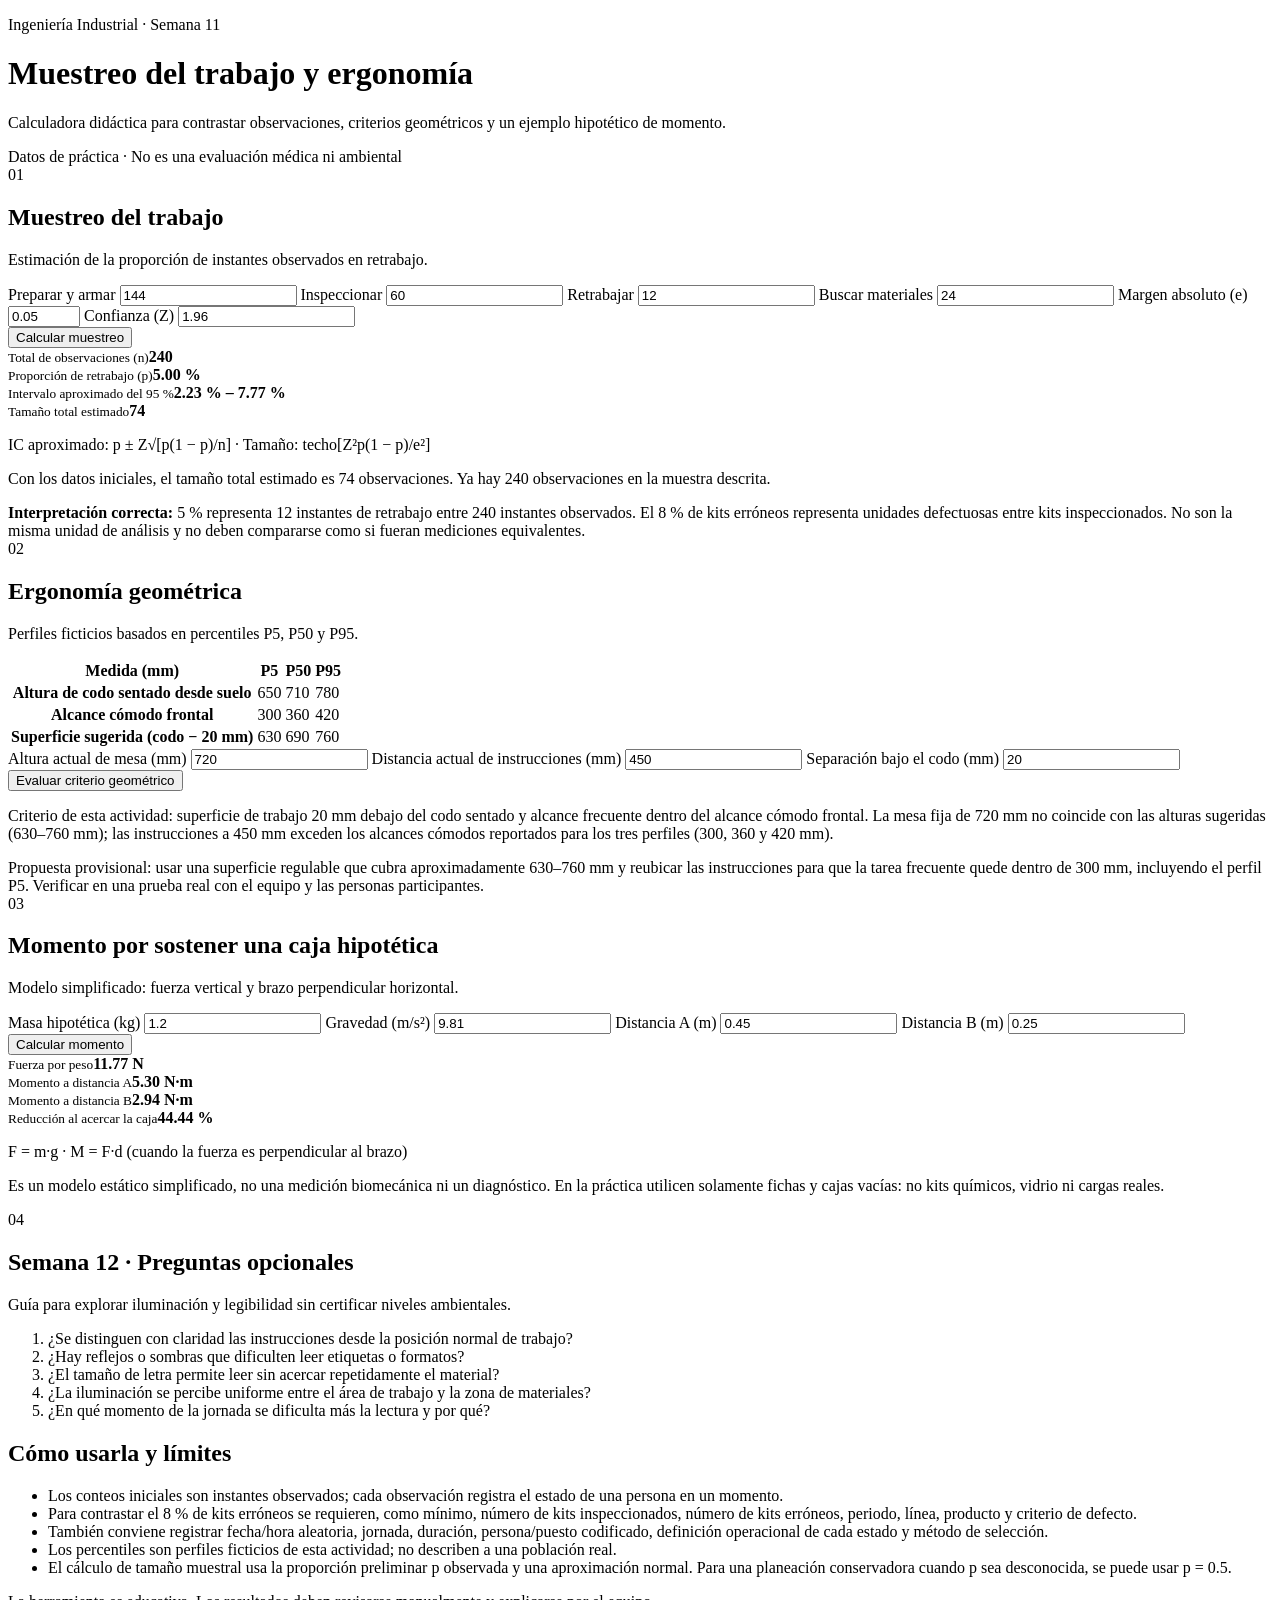
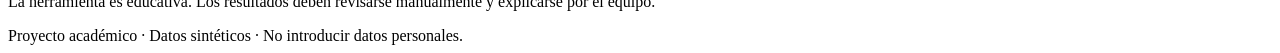
==== index.html @ 277078c2 "Agregar interfaz de calculadora ergonomica" ====
<!doctype html>
<html lang="es">
<head>
  <meta charset="utf-8">
  <meta name="viewport" content="width=device-width, initial-scale=1">
  <meta name="description" content="Herramienta educativa para muestreo del trabajo, ergonomía geométrica y momento de carga.">
  <title>Parte 2 · Muestreo y ergonomía</title>
  <link rel="stylesheet" href="styles.css">
  <script type="module" src="app.js"></script>
</head>
<body>
  <header class="hero">
    <div class="wrap">
      <p class="eyebrow">Ingeniería Industrial · Semana 11</p>
      <h1>Muestreo del trabajo y ergonomía</h1>
      <p>Calculadora didáctica para contrastar observaciones, criterios geométricos y un ejemplo hipotético de momento.</p>
      <span class="badge">Datos de práctica · No es una evaluación médica ni ambiental</span>
    </div>
  </header>

  <main class="wrap">
    <section class="panel">
      <div class="section-title"><span>01</span><div><h2>Muestreo del trabajo</h2><p>Estimación de la proporción de instantes observados en retrabajo.</p></div></div>
      <div class="grid inputs">
        <label>Preparar y armar <input id="prepare" type="number" min="0" value="144"></label>
        <label>Inspeccionar <input id="inspect" type="number" min="0" value="60"></label>
        <label>Retrabajar <input id="rework" type="number" min="0" value="12"></label>
        <label>Buscar materiales <input id="search" type="number" min="0" value="24"></label>
        <label>Margen absoluto (e) <input id="margin" type="number" min="0.001" max="0.5" step="0.001" value="0.05"></label>
        <label>Confianza (Z) <input id="zvalue" type="number" min="0.1" step="0.01" value="1.96"></label>
      </div>
      <button id="samplingButton" type="button">Calcular muestreo</button>
      <div class="results" aria-live="polite">
        <article class="metric"><small>Total de observaciones (n)</small><strong id="totalObs">240</strong></article>
        <article class="metric"><small>Proporción de retrabajo (p)</small><strong id="proportion">5.00 %</strong></article>
        <article class="metric"><small>Intervalo aproximado del 95 %</small><strong id="interval">2.23 % – 7.77 %</strong></article>
        <article class="metric"><small>Tamaño total estimado</small><strong id="sampleSize">74</strong></article>
      </div>
      <p class="formula">IC aproximado: p ± Z√[p(1 − p)/n] · Tamaño: techo[Z²p(1 − p)/e²]</p>
      <p id="samplingMessage" class="note">Con los datos iniciales, el tamaño total estimado es 74 observaciones. Ya hay 240 observaciones en la muestra descrita.</p>
      <div class="callout"><strong>Interpretación correcta:</strong> 5 % representa 12 instantes de retrabajo entre 240 instantes observados. El 8 % de kits erróneos representa unidades defectuosas entre kits inspeccionados. No son la misma unidad de análisis y no deben compararse como si fueran mediciones equivalentes.</div>
    </section>

    <section class="panel">
      <div class="section-title"><span>02</span><div><h2>Ergonomía geométrica</h2><p>Perfiles ficticios basados en percentiles P5, P50 y P95.</p></div></div>
      <div class="table-scroll">
        <table>
          <thead><tr><th>Medida (mm)</th><th>P5</th><th>P50</th><th>P95</th></tr></thead>
          <tbody>
            <tr><th>Altura de codo sentado desde suelo</th><td>650</td><td>710</td><td>780</td></tr>
            <tr><th>Alcance cómodo frontal</th><td>300</td><td>360</td><td>420</td></tr>
            <tr><th>Superficie sugerida (codo − 20 mm)</th><td id="surfaceP5">630</td><td id="surfaceP50">690</td><td id="surfaceP95">760</td></tr>
          </tbody>
        </table>
      </div>
      <div class="grid inputs">
        <label>Altura actual de mesa (mm) <input id="deskHeight" type="number" value="720"></label>
        <label>Distancia actual de instrucciones (mm) <input id="instructionDistance" type="number" value="450"></label>
        <label>Separación bajo el codo (mm) <input id="elbowOffset" type="number" value="20"></label>
      </div>
      <button id="ergoButton" type="button">Evaluar criterio geométrico</button>
      <div id="ergoResults" class="profile-grid" aria-live="polite"></div>
      <p class="note">Criterio de esta actividad: superficie de trabajo 20 mm debajo del codo sentado y alcance frecuente dentro del alcance cómodo frontal. La mesa fija de 720 mm no coincide con las alturas sugeridas (630–760 mm); las instrucciones a 450 mm exceden los alcances cómodos reportados para los tres perfiles (300, 360 y 420 mm).</p>
      <div class="callout">Propuesta provisional: usar una superficie regulable que cubra aproximadamente 630–760 mm y reubicar las instrucciones para que la tarea frecuente quede dentro de 300 mm, incluyendo el perfil P5. Verificar en una prueba real con el equipo y las personas participantes.</div>
    </section>

    <section class="panel">
      <div class="section-title"><span>03</span><div><h2>Momento por sostener una caja hipotética</h2><p>Modelo simplificado: fuerza vertical y brazo perpendicular horizontal.</p></div></div>
      <div class="grid inputs">
        <label>Masa hipotética (kg) <input id="mass" type="number" min="0" step="0.1" value="1.2"></label>
        <label>Gravedad (m/s²) <input id="gravity" type="number" min="0" step="0.01" value="9.81"></label>
        <label>Distancia A (m) <input id="distanceA" type="number" min="0" step="0.01" value="0.45"></label>
        <label>Distancia B (m) <input id="distanceB" type="number" min="0" step="0.01" value="0.25"></label>
      </div>
      <button id="momentButton" type="button">Calcular momento</button>
      <div class="results">
        <article class="metric"><small>Fuerza por peso</small><strong id="force">11.77 N</strong></article>
        <article class="metric"><small>Momento a distancia A</small><strong id="momentA">5.30 N·m</strong></article>
        <article class="metric"><small>Momento a distancia B</small><strong id="momentB">2.94 N·m</strong></article>
        <article class="metric"><small>Reducción al acercar la caja</small><strong id="reduction">44.44 %</strong></article>
      </div>
      <p class="formula">F = m·g · M = F·d (cuando la fuerza es perpendicular al brazo)</p>
      <p class="note">Es un modelo estático simplificado, no una medición biomecánica ni un diagnóstico. En la práctica utilicen solamente fichas y cajas vacías: no kits químicos, vidrio ni cargas reales.</p>
    </section>

    <section class="panel">
      <div class="section-title"><span>04</span><div><h2>Semana 12 · Preguntas opcionales</h2><p>Guía para explorar iluminación y legibilidad sin certificar niveles ambientales.</p></div></div>
      <ol class="questions">
        <li>¿Se distinguen con claridad las instrucciones desde la posición normal de trabajo?</li>
        <li>¿Hay reflejos o sombras que dificulten leer etiquetas o formatos?</li>
        <li>¿El tamaño de letra permite leer sin acercar repetidamente el material?</li>
        <li>¿La iluminación se percibe uniforme entre el área de trabajo y la zona de materiales?</li>
        <li>¿En qué momento de la jornada se dificulta más la lectura y por qué?</li>
      </ol>
    </section>

    <section class="panel">
      <h2>Cómo usarla y límites</h2>
      <ul>
        <li>Los conteos iniciales son instantes observados; cada observación registra el estado de una persona en un momento.</li>
        <li>Para contrastar el 8 % de kits erróneos se requieren, como mínimo, número de kits inspeccionados, número de kits erróneos, periodo, línea, producto y criterio de defecto.</li>
        <li>También conviene registrar fecha/hora aleatoria, jornada, duración, persona/puesto codificado, definición operacional de cada estado y método de selección.</li>
        <li>Los percentiles son perfiles ficticios de esta actividad; no describen a una población real.</li>
        <li>El cálculo de tamaño muestral usa la proporción preliminar p observada y una aproximación normal. Para una planeación conservadora cuando p sea desconocida, se puede usar p = 0.5.</li>
      </ul>
      <p class="note">La herramienta es educativa. Los resultados deben revisarse manualmente y explicarse por el equipo.</p>
    </section>
    <footer>Proyecto académico · Datos sintéticos · No introducir datos personales.</footer>
  </main>
</body>
</html>
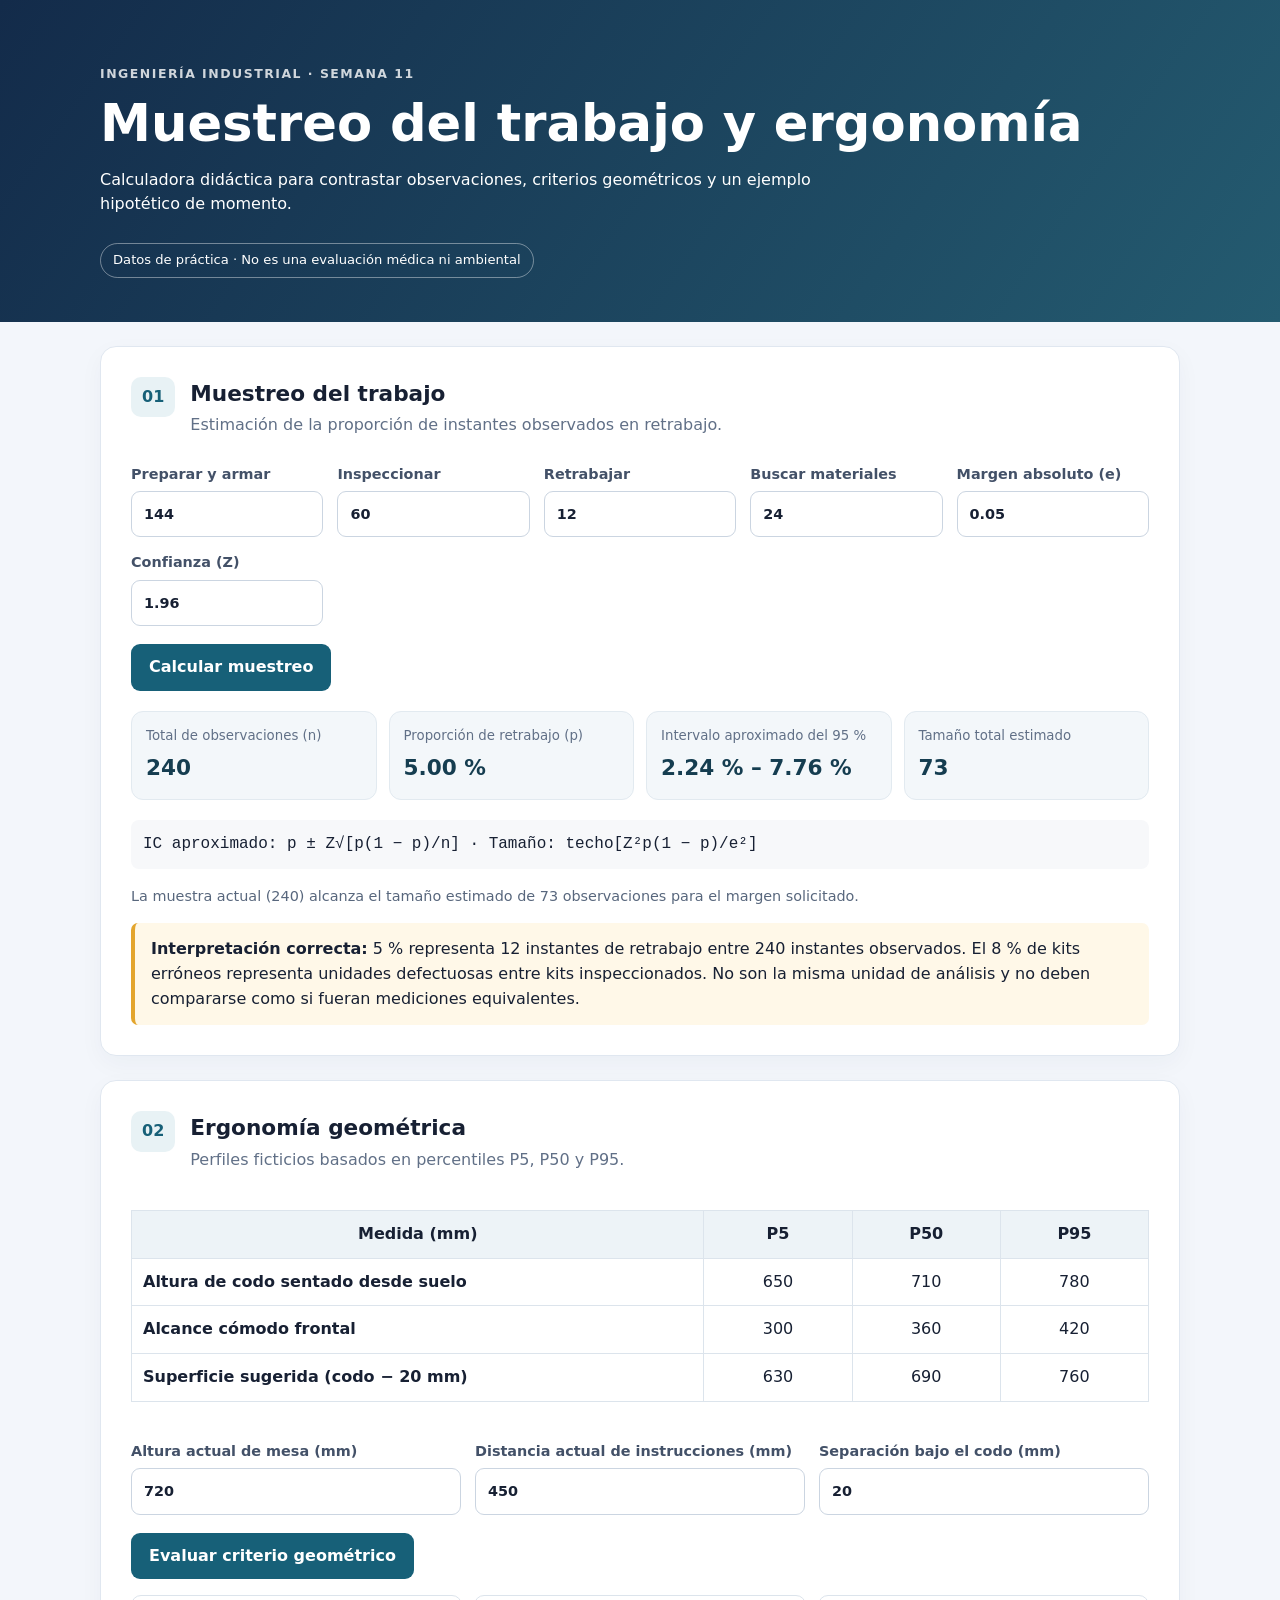
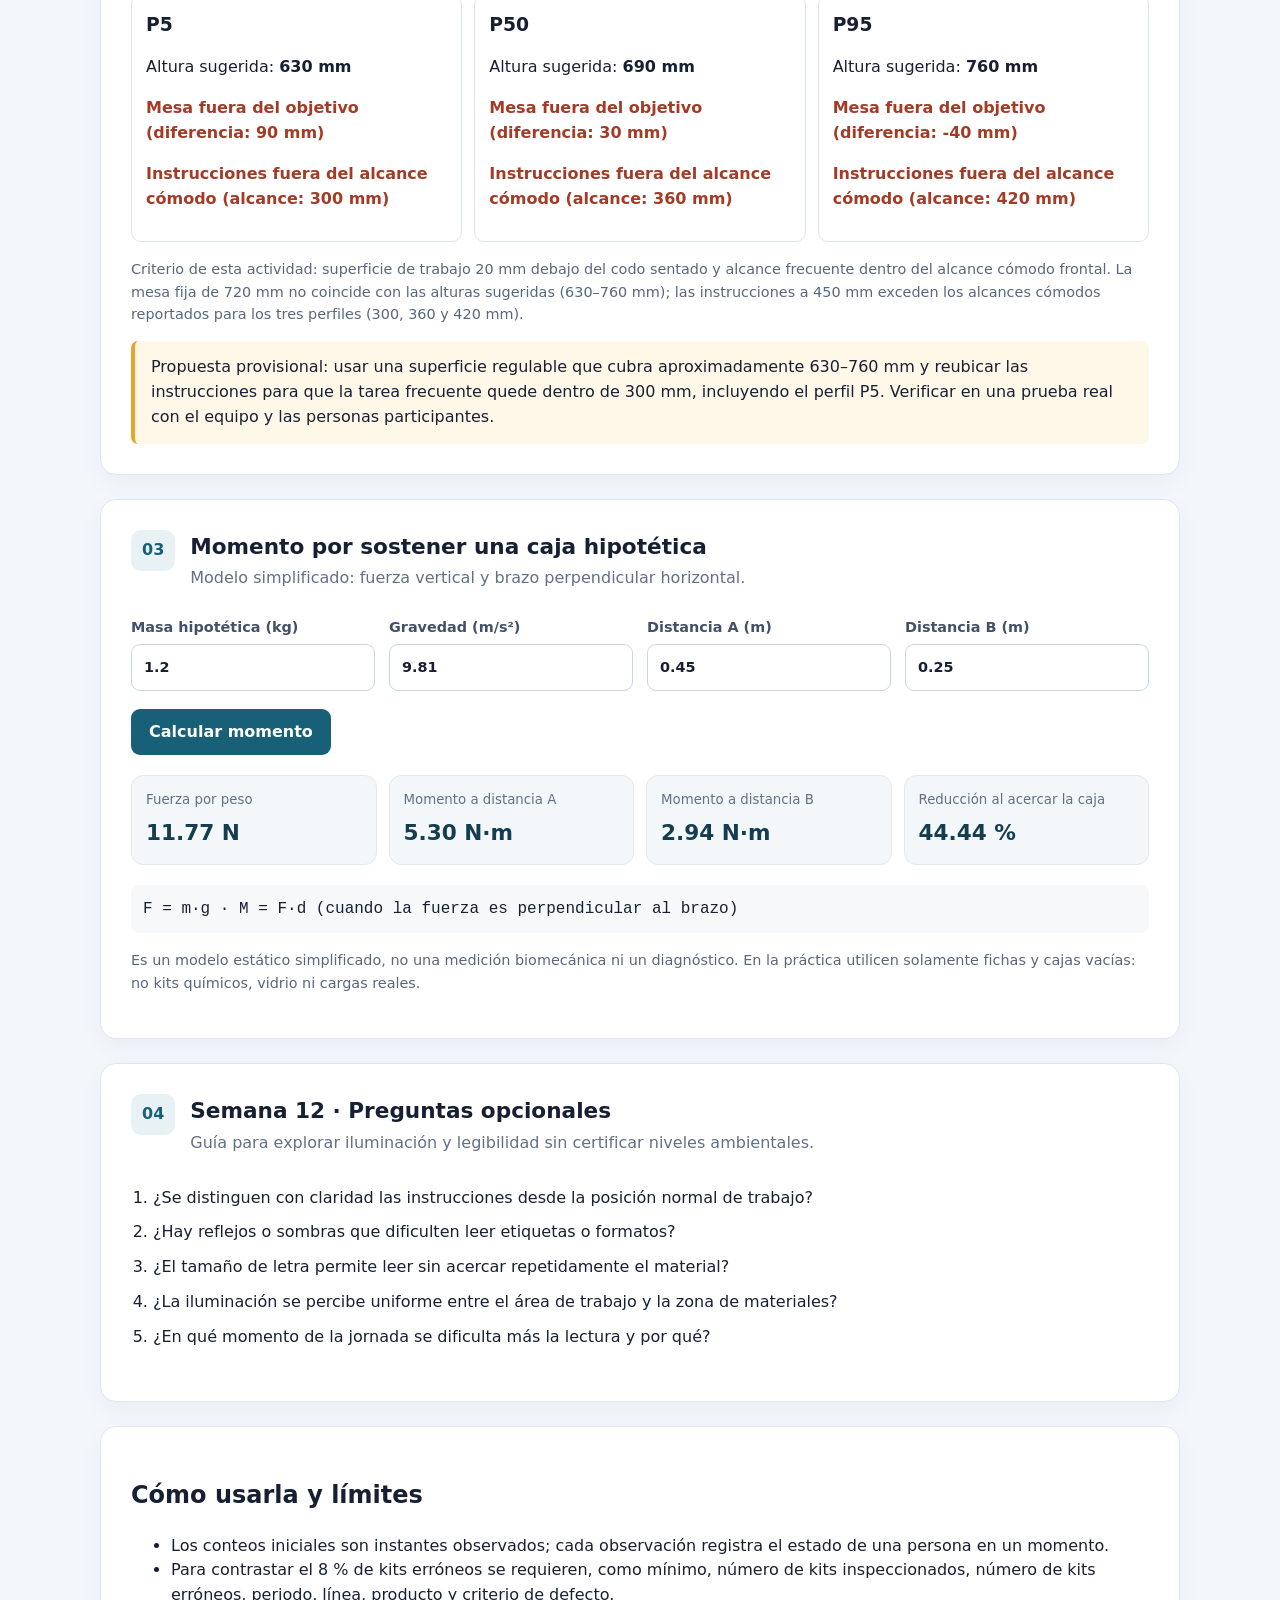
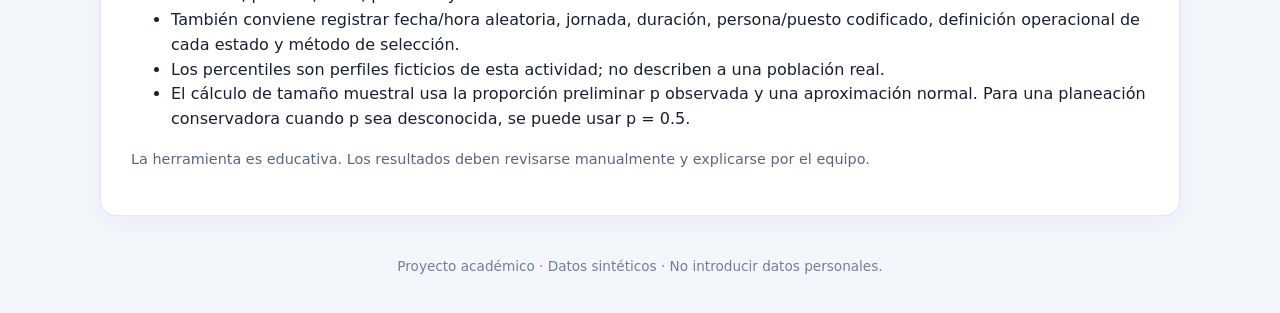
==== commit 84fa46b2: "Corregir tamaño muestral a 73 observaciones" ====
--- a/index.html
+++ b/index.html
@@ -34,10 +34,10 @@
         <article class="metric"><small>Total de observaciones (n)</small><strong id="totalObs">240</strong></article>
         <article class="metric"><small>Proporción de retrabajo (p)</small><strong id="proportion">5.00 %</strong></article>
         <article class="metric"><small>Intervalo aproximado del 95 %</small><strong id="interval">2.23 % – 7.77 %</strong></article>
-        <article class="metric"><small>Tamaño total estimado</small><strong id="sampleSize">74</strong></article>
+        <article class="metric"><small>Tamaño total estimado</small><strong id="sampleSize">73</strong></article>
       </div>
       <p class="formula">IC aproximado: p ± Z√[p(1 − p)/n] · Tamaño: techo[Z²p(1 − p)/e²]</p>
-      <p id="samplingMessage" class="note">Con los datos iniciales, el tamaño total estimado es 74 observaciones. Ya hay 240 observaciones en la muestra descrita.</p>
+      <p id="samplingMessage" class="note">Con los datos iniciales, el tamaño total estimado es 73 observaciones. Ya hay 240 observaciones en la muestra descrita.</p>
       <div class="callout"><strong>Interpretación correcta:</strong> 5 % representa 12 instantes de retrabajo entre 240 instantes observados. El 8 % de kits erróneos representa unidades defectuosas entre kits inspeccionados. No son la misma unidad de análisis y no deben compararse como si fueran mediciones equivalentes.</div>
     </section>
 
--- a/styles.css
+++ b/styles.css
@@ -0,0 +1 @@
+:root{font-family:Inter,ui-sans-serif,system-ui,-apple-system,"Segoe UI",sans-serif;color:#172033;background:#f3f6fb;font-synthesis:none;text-rendering:optimizeLegibility}*{box-sizing:border-box}body{margin:0;line-height:1.55}.wrap{width:min(1080px,calc(100% - 32px));margin:auto}.hero{background:linear-gradient(125deg,#132b4a,#245b70);color:#fff;padding:52px 0 44px}.eyebrow{text-transform:uppercase;letter-spacing:.12em;font-size:.78rem;font-weight:700;opacity:.8}.hero h1{font-size:clamp(2rem,5vw,3.2rem);line-height:1.08;margin:.4rem 0}.hero p{max-width:720px}.badge{display:inline-block;border:1px solid #ffffff66;border-radius:30px;padding:6px 12px;font-size:.82rem;margin-top:10px}.panel{background:#fff;border:1px solid #e0e7f0;border-radius:16px;padding:clamp(18px,3vw,30px);margin:24px 0;box-shadow:0 8px 24px #1b35500a}.section-title{display:flex;gap:15px;align-items:flex-start;margin-bottom:22px}.section-title>span{background:#e8f2f5;color:#176078;font-weight:800;border-radius:10px;padding:8px 11px}.section-title h2{margin:0;font-size:1.35rem}.section-title p{margin:3px 0;color:#617087}.grid{display:grid;gap:14px}.inputs{grid-template-columns:repeat(auto-fit,minmax(170px,1fr));margin:18px 0}label{display:grid;gap:6px;font-size:.9rem;font-weight:650;color:#435168}input{width:100%;padding:11px 12px;border:1px solid #cbd5e1;border-radius:9px;font:inherit;color:#172033;background:#fff}input:focus{outline:3px solid #b8e0eb;border-color:#24758b}button{border:0;border-radius:9px;padding:11px 18px;background:#176078;color:#fff;font:inherit;font-weight:700;cursor:pointer}button:hover{background:#10495d}.results{display:grid;grid-template-columns:repeat(auto-fit,minmax(190px,1fr));gap:12px;margin:20px 0}.metric{background:#f3f7fa;border:1px solid #e2eaf0;border-radius:12px;padding:14px}.metric small{display:block;color:#617087}.metric strong{display:block;font-size:1.35rem;margin-top:5px;color:#153d50}.formula{font-family:ui-monospace,SFMono-Regular,Consolas,monospace;background:#f7f8fa;padding:12px;border-radius:8px;overflow-wrap:anywhere}.note{font-size:.9rem;color:#58677d}.callout{background:#fff8e8;border-left:4px solid #e3a52d;padding:14px 16px;border-radius:7px;margin-top:16px}.table-scroll{overflow-x:auto}table{width:100%;border-collapse:collapse;margin:12px 0 20px}th,td{border:1px solid #dce4ec;padding:11px;text-align:center;min-width:90px}thead th{background:#edf3f7}tbody th{text-align:left;min-width:260px}.profile-grid{display:grid;grid-template-columns:repeat(auto-fit,minmax(190px,1fr));gap:12px;margin:16px 0}.profile{border:1px solid #dce4ec;border-radius:10px;padding:14px}.profile h3{margin:0 0 8px}.status{font-weight:750}.out{color:#a33c27}.in{color:#16734a}.questions{padding-left:22px}.questions li{padding:5px 0}footer{text-align:center;color:#718096;padding:16px 0 36px;font-size:.85rem}@media(max-width:600px){.hero{padding:38px 0}.wrap{width:min(100% - 22px,1080px)}.panel{margin:14px 0;border-radius:12px}.section-title h2{font-size:1.15rem}}
